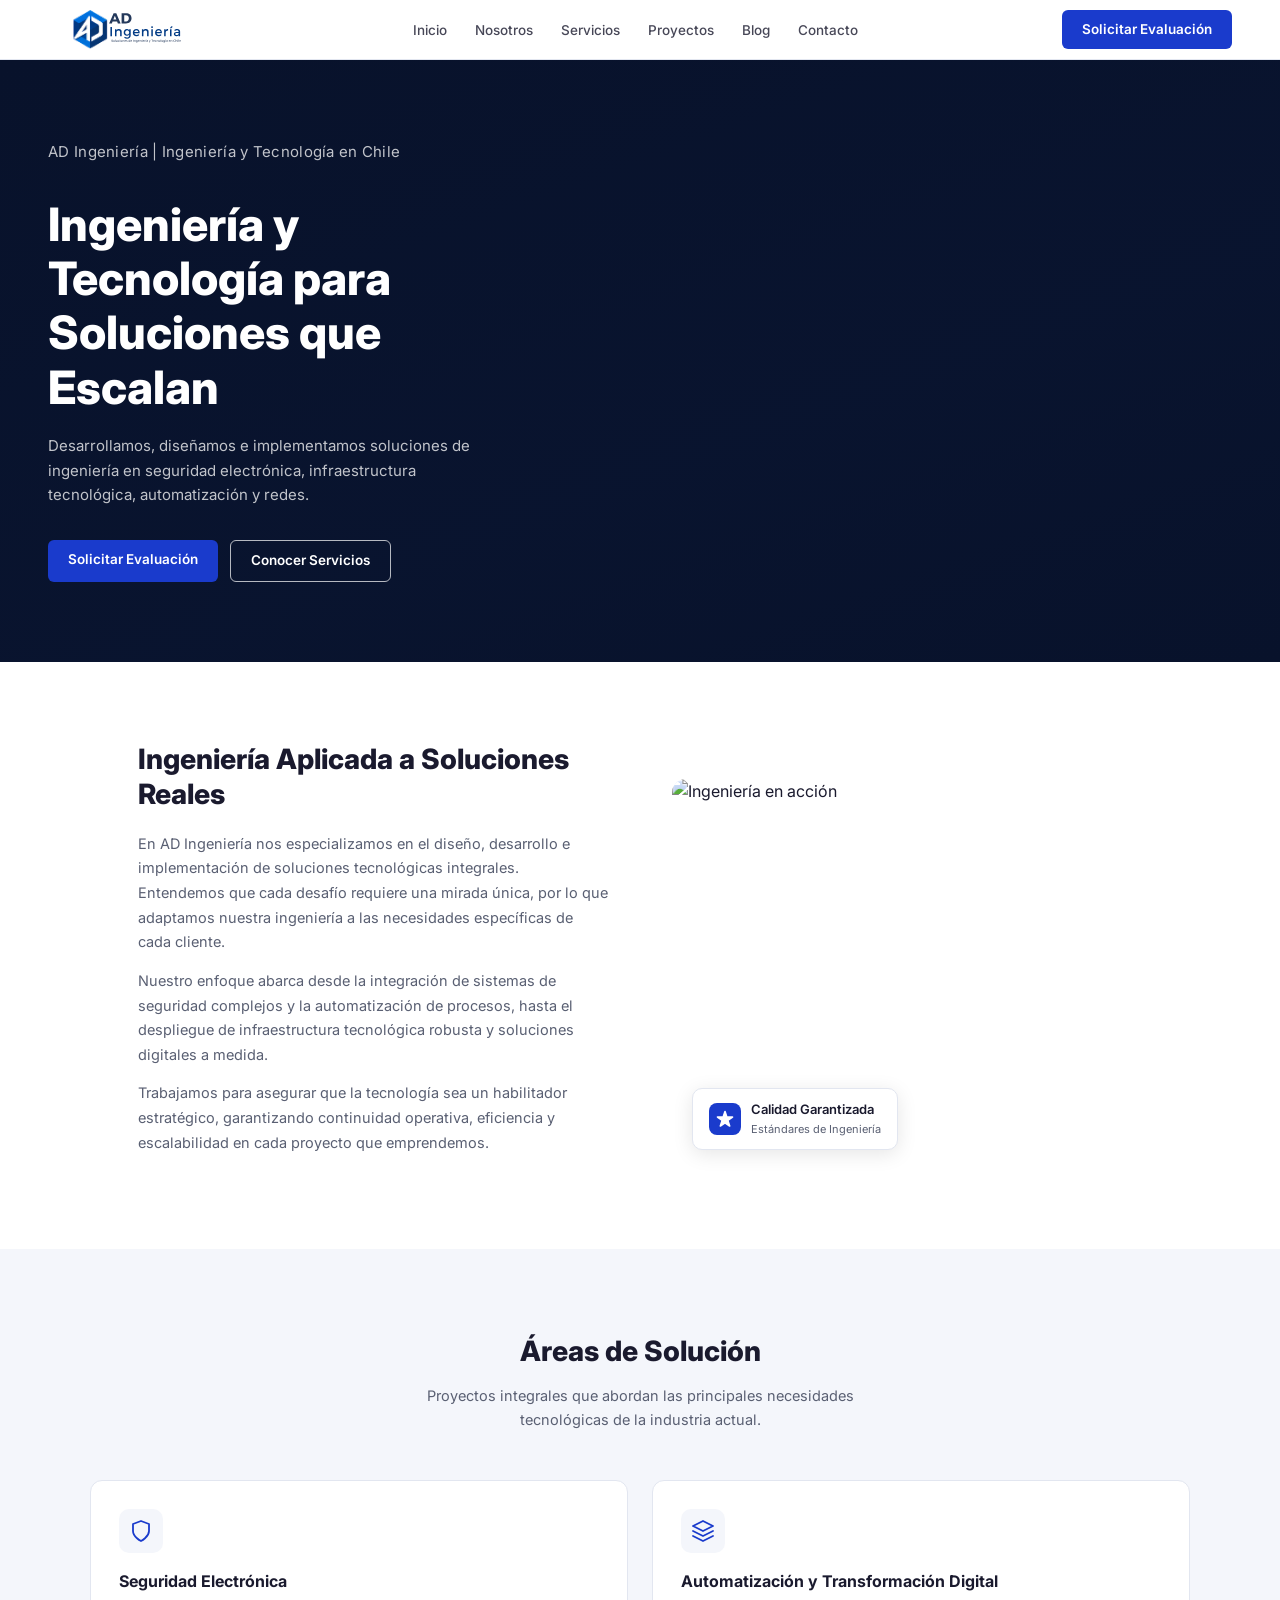
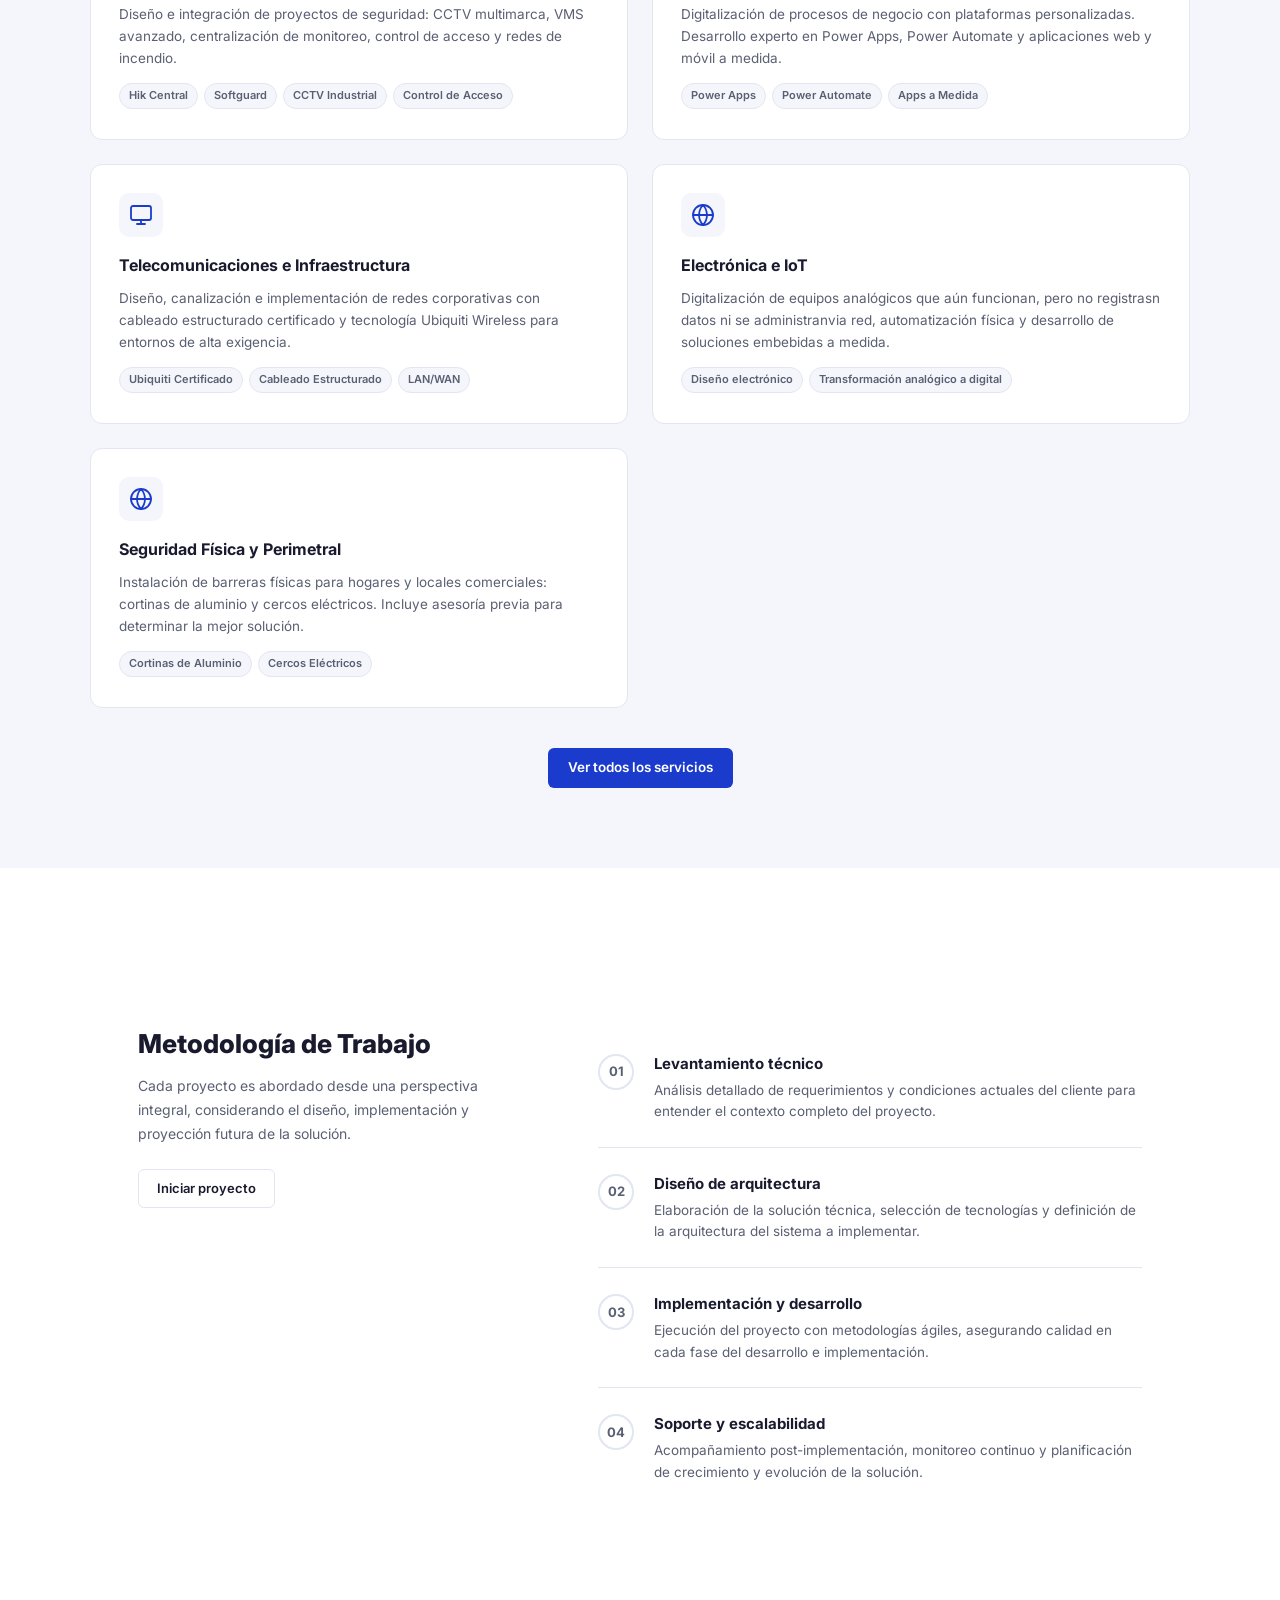
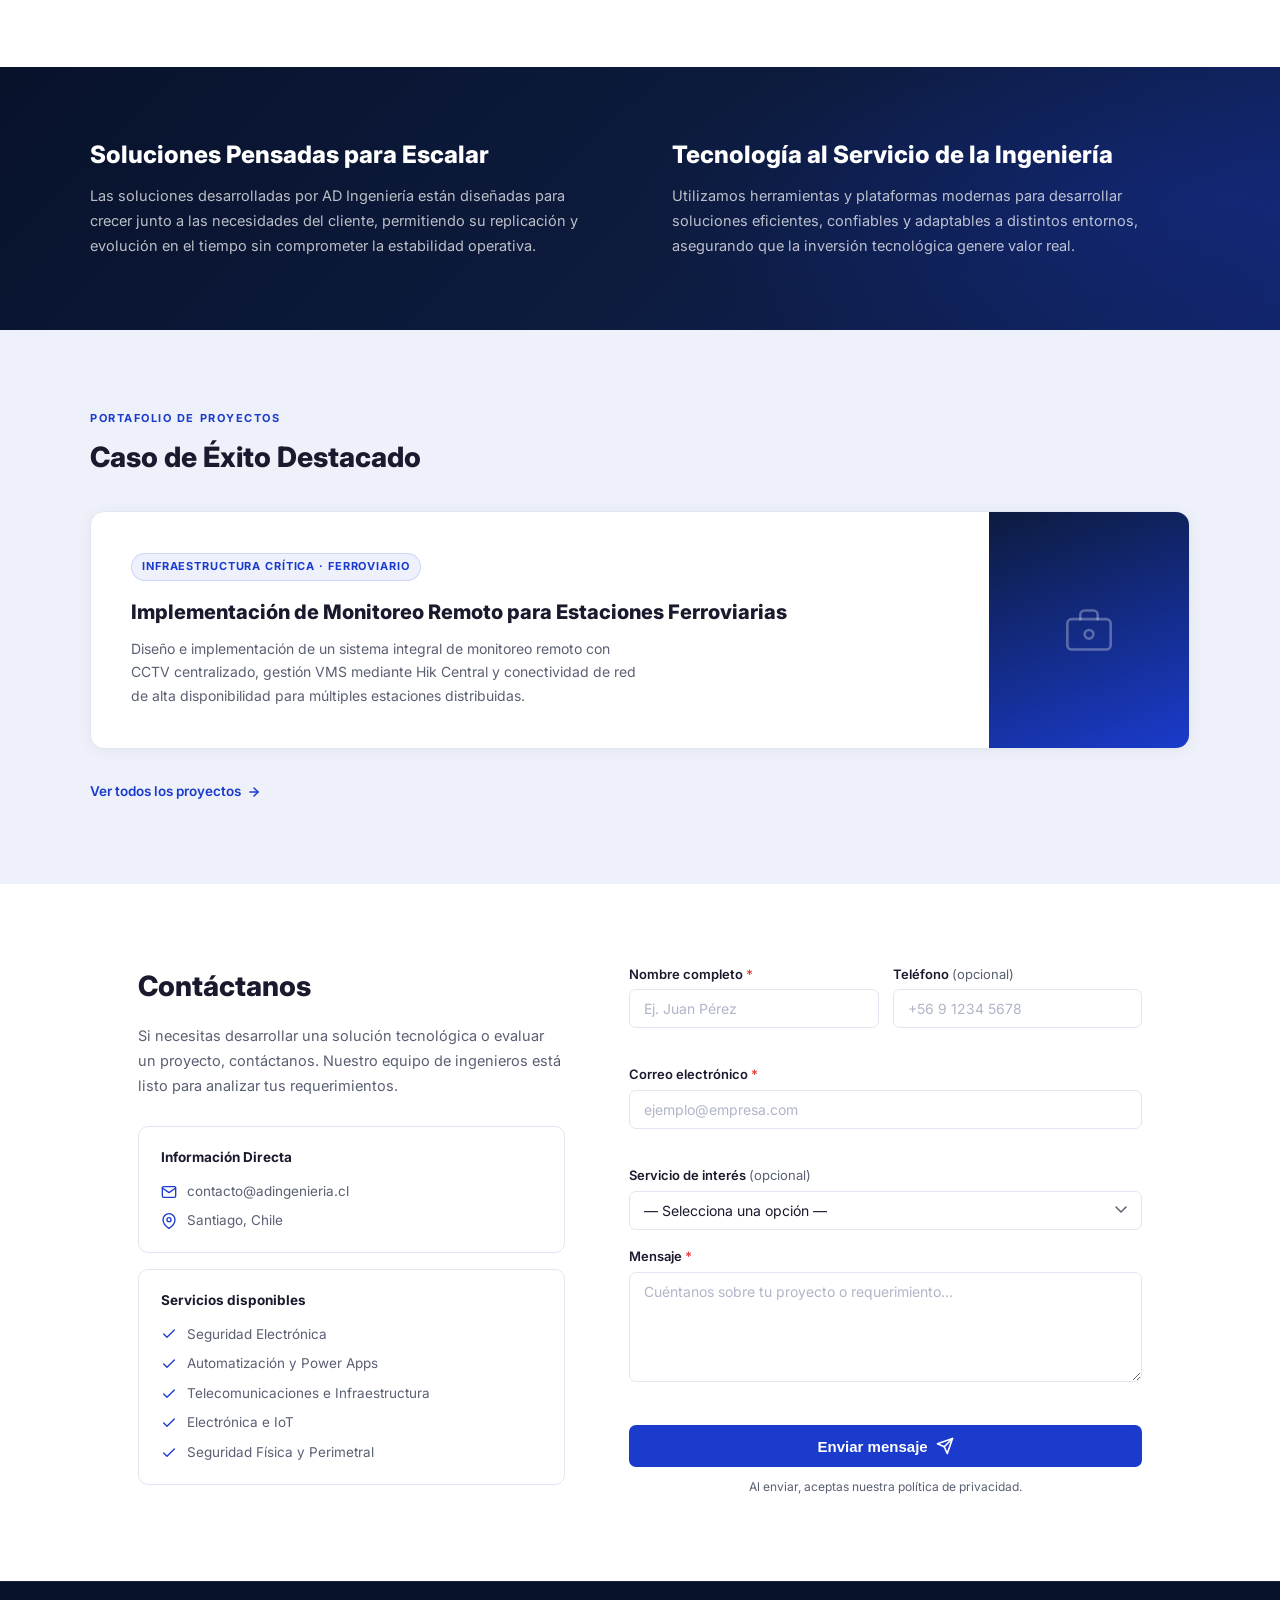
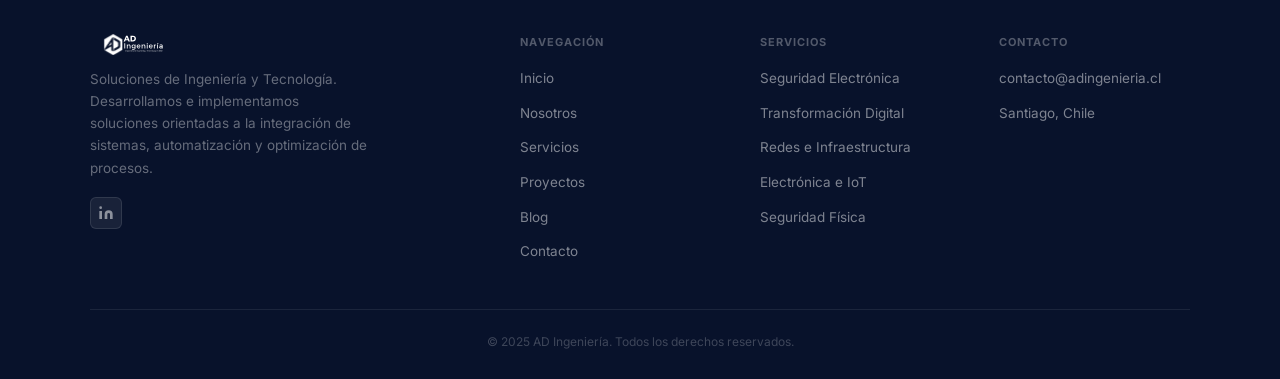
==== index.html @ 233afd8a "Subida inicial sitio web https://adingeniria.cl" ====
<!DOCTYPE html>
<html lang="es">
<head>
        <!-- SVG moderno -->
    <link rel="icon" type="image/svg+xml" href="/assets/logo-simple.svg">
    
    <!-- PNG fallback -->
    <link rel="icon" type="image/png" sizes="32x32" href="/assets/favicon-32.png">
    <link rel="icon" type="image/png" sizes="16x16" href="/assets/favicon-16.png">
    
    <!-- Apple (iPhone) -->
    <link rel="apple-touch-icon" sizes="180x180" href="/assets/apple-touch-icon.png">
    
    <!-- Para tema claro/oscuro -->
    <link rel="icon" href="/assets/logo-simple.svg" media="(prefers-color-scheme: light)">
    <link rel="icon" href="/assets/logo-simple.svg" media="(prefers-color-scheme: dark)">
  <meta charset="UTF-8" />
  <meta name="viewport" content="width=device-width, initial-scale=1.0" />
  <title>AD Ingeniería | Consultoría en Ingeniería y Tecnología en Chile</title>
  <meta name="description" content="AD Ingeniería — Consultoría especializada en Seguridad Electrónica, Automatización, Power Apps, Telecomunicaciones e Infraestructura de Redes en Chile." />
  <meta name="keywords" content="ingeniería Chile, consultoría tecnológica, seguridad electrónica, Hik Central, Softguard, Power Apps Chile, Ubiquiti Chile, cableado estructurado" />
  <link rel="canonical" href="https://adingenieria.cl/" />
  <meta property="og:title" content="AD Ingeniería | Consultoría en Ingeniería y Tecnología en Chile" />
  <meta property="og:description" content="Consultoría especializada en seguridad electrónica, automatización y transformación digital en Chile." />
  <meta property="og:type" content="website" />
  <meta property="og:url" content="https://adingenieria.cl/" />

  <link href="https://fonts.googleapis.com/css2?family=Inter:wght@400;500;600;700;800&display=swap" rel="stylesheet" />
  <style>
    *, *::before, *::after { box-sizing: border-box; margin: 0; padding: 0; }

    :root {
      --blue:       #1a3bcc;
      --blue-dark:  #1530a8;
      --blue-light: #2a4de0;
      --navy:       #0d1b3e;
      --navy-deep:  #08122b;
      --text:       #1a1a2e;
      --muted:      #5a6073;
      --bg-soft:    #f4f6fb;
      --bg-mid:     #eef1f9;
      --border:     #e2e6f0;
      --white:      #ffffff;
    }

    body {
      font-family: 'Inter', sans-serif;
      color: var(--text);
      background: var(--white);
      line-height: 1.6;
    }

    /* ─── NAVBAR ─── */
    nav {
      position: sticky; top: 0; z-index: 100;
      background: var(--white);
      border-bottom: 1px solid var(--border);
      display: flex; align-items: center; justify-content: space-between;
      padding: 0 48px; height: 60px;
    }
    .nav-logo { display: flex; align-items: center; gap: 8px; text-decoration: none; }
    .nav-logo img { height: 40px; }
    .nav-links { display: flex; gap: 28px; list-style: none; }
    .nav-links a {
      font-size: 13.5px; color: var(--text); text-decoration: none;
      font-weight: 500; opacity: 0.8; transition: opacity .2s;
    }
    .nav-links a:hover { opacity: 1; }
    .btn-primary {
      background: var(--blue); color: var(--white); border: none;
      padding: 9px 20px; border-radius: 6px; font-size: 13.5px;
      font-weight: 600; cursor: pointer; text-decoration: none; transition: background .2s;
    }
    .btn-primary:hover { background: var(--blue-dark); }
    .btn-outline {
      background: transparent; color: var(--white);
      border: 1.5px solid rgba(255,255,255,0.7);
      padding: 9px 20px; border-radius: 6px; font-size: 13.5px;
      font-weight: 600; cursor: pointer; text-decoration: none; transition: all .2s;
    }
    .btn-outline:hover { background: rgba(255,255,255,0.12); }

    /* ─── HERO ─── */
    .hero {
      position: relative; min-height: 520px;
      display: flex; align-items: center;
      background: var(--navy-deep); overflow: hidden;
    }
    .hero-bg {
      position: absolute; inset: 0;
      background: url('https://images.unsplash.com/photo-1558618666-fcd25c85cd64?w=1400&q=80') center/cover no-repeat;
      opacity: 0.22;
    }
    .hero-overlay {
      position: absolute; inset: 0;
      background: linear-gradient(160deg, rgba(8,18,43,0.55) 0%, rgba(13,27,62,0.2) 60%, transparent 100%);
    }
    .hero-content {
      position: relative; z-index: 2;
      max-width: 560px; padding: 80px 48px;
    }
    .hero-breadcrumb {
      font-size: 11.5px; color: rgba(255,255,255,0.55);
      margin-bottom: 18px; letter-spacing: 0.02em;
    }
    .hero h1 {
      font-size: clamp(30px, 4vw, 46px); font-weight: 800;
      color: var(--white); line-height: 1.18; margin-bottom: 20px;
    }
    .hero p {
      font-size: 15px; color: rgba(255,255,255,0.75);
      margin-bottom: 32px; line-height: 1.65; max-width: 440px;
    }
    .hero-actions { display: flex; gap: 12px; flex-wrap: wrap; }

    /* ─── ABOUT — blanco ─── */
    .about {
      padding: 80px 48px; max-width: 1100px; margin: 0 auto;
      display: grid; grid-template-columns: 1fr 1fr;
      gap: 64px; align-items: center;
    }
    .about-text h2 {
      font-size: 28px; font-weight: 800; color: var(--text);
      margin-bottom: 20px; line-height: 1.25;
    }
    .about-text p { font-size: 14.5px; color: var(--muted); margin-bottom: 14px; line-height: 1.7; }
    .about-image { position: relative; border-radius: 14px; overflow: visible; }
    .about-image img {
      width: 100%; border-radius: 14px; object-fit: cover;
      aspect-ratio: 4/3; display: block;
    }
    .quality-badge {
      position: absolute; bottom: -18px; left: 20px;
      background: var(--white); border: 1px solid var(--border);
      border-radius: 10px; padding: 10px 16px;
      display: flex; align-items: center; gap: 10px;
      box-shadow: 0 4px 20px rgba(0,0,0,0.10);
      font-size: 13px; font-weight: 600; color: var(--text);
    }
    .quality-badge .icon {
      width: 32px; height: 32px; background: var(--blue);
      border-radius: 8px; display: flex; align-items: center; justify-content: center;
    }
    .quality-badge .icon svg { width: 18px; height: 18px; fill: white; }
    .quality-sub { font-size: 11px; color: var(--muted); font-weight: 400; margin-top: 1px; }

    /* ─── SERVICIOS — bg-soft ─── */
    .areas-section { background: var(--bg-soft); padding: 80px 48px; }
    .areas-header { text-align: center; margin-bottom: 48px; }
    .areas-header h2 { font-size: 28px; font-weight: 800; margin-bottom: 10px; }
    .areas-header p { color: var(--muted); font-size: 14.5px; max-width: 460px; margin: 0 auto; line-height: 1.65; }
    .areas-grid {
      max-width: 1100px; margin: 0 auto;
      display: grid; grid-template-columns: repeat(2, 1fr); gap: 24px;
    }
    .area-card {
      background: var(--white); border: 1px solid var(--border);
      border-radius: 12px; padding: 28px 28px 30px;
      transition: box-shadow .2s, transform .2s;
      text-decoration: none; display: block; color: inherit;
    }
    .area-card:hover { box-shadow: 0 8px 32px rgba(26,59,204,0.10); transform: translateY(-3px); }
    .area-icon {
      width: 44px; height: 44px; background: var(--bg-soft);
      border-radius: 10px; display: flex; align-items: center;
      justify-content: center; margin-bottom: 16px;
    }
    .area-icon svg { width: 24px; height: 24px; stroke: var(--blue); fill: none; stroke-width: 1.8; stroke-linecap: round; stroke-linejoin: round; }
    .area-card h3 { font-size: 16px; font-weight: 700; margin-bottom: 8px; }
    .area-card > p { font-size: 13.5px; color: var(--muted); line-height: 1.65; margin-bottom: 14px; }
    .area-tags { display: flex; flex-wrap: wrap; gap: 6px; }
    .area-tag {
      font-size: 11px; font-weight: 600; padding: 3px 9px;
      border-radius: 100px; background: var(--bg-soft); border: 1px solid var(--border);
      color: var(--muted);
    }

    /* ─── METODOLOGÍA — blanco ─── */
    .methodology {
      padding: 80px 48px; max-width: 1100px; margin: 0 auto;
      display: grid; grid-template-columns: 1fr 1.4fr;
      gap: 72px; align-items: start;
    }
    .methodology-intro h2 {
      font-size: 26px; font-weight: 800; color: var(--text);
      margin-bottom: 14px; line-height: 1.25;
    }
    .methodology-intro p { font-size: 14px; color: var(--muted); line-height: 1.7; margin-bottom: 24px; }
    .btn-sm {
      display: inline-block; background: transparent; color: var(--text);
      border: 1.5px solid var(--border); padding: 8px 18px; border-radius: 6px;
      font-size: 13px; font-weight: 600; text-decoration: none; transition: all .2s;
    }
    .btn-sm:hover { border-color: var(--blue); color: var(--blue); }
    .steps { display: flex; flex-direction: column; gap: 0; }
    .step {
      display: flex; gap: 20px; align-items: flex-start;
      padding: 24px 0; border-bottom: 1px solid var(--border);
    }
    .step:last-child { border-bottom: none; }
    .step-num {
      width: 36px; height: 36px; border: 2px solid var(--border);
      border-radius: 50%; display: flex; align-items: center;
      justify-content: center; font-size: 13px; font-weight: 700;
      color: var(--muted); flex-shrink: 0; margin-top: 2px;
      transition: border-color .2s, color .2s;
    }
    .step:hover .step-num { border-color: var(--blue); color: var(--blue); }
    .step-content h4 { font-size: 15px; font-weight: 700; margin-bottom: 4px; }
    .step-content p { font-size: 13.5px; color: var(--muted); line-height: 1.6; }

    /* ─── CTA BAND — navy con gradiente ─── */
    .cta-band {
      background: linear-gradient(135deg, var(--navy-deep) 0%, var(--navy) 55%, #112466 100%);
      padding: 72px 48px; position: relative; overflow: hidden;
    }
    .cta-band::before {
      content: ''; position: absolute; inset: 0;
      background: radial-gradient(ellipse 65% 100% at 95% 50%, rgba(26,59,204,0.22) 0%, transparent 70%);
    }
    .cta-inner {
      max-width: 1100px; margin: 0 auto; position: relative; z-index: 1;
      display: grid; grid-template-columns: 1fr 1fr; gap: 64px;
    }
    .cta-block h2 {
      font-size: 24px; font-weight: 800; color: var(--white);
      margin-bottom: 14px; line-height: 1.3;
    }
    .cta-block p { font-size: 14.5px; color: rgba(255,255,255,0.72); line-height: 1.7; }

    /* ─── PORTAFOLIO — bg-mid ─── */
    .portfolio-section { background: var(--bg-mid); padding: 80px 48px; }
    .portfolio-inner { max-width: 1100px; margin: 0 auto; }
    .section-label-sm {
      font-size: 11px; font-weight: 700; letter-spacing: 0.14em;
      text-transform: uppercase; color: var(--blue); margin-bottom: 12px; display: block;
    }
    .portfolio-inner > h2 {
      font-size: 28px; font-weight: 800; color: var(--text);
      margin-bottom: 36px; line-height: 1.25;
    }
    .case-card {
      background: var(--white); border: 1px solid var(--border);
      border-radius: 14px; overflow: hidden;
      display: grid; grid-template-columns: 1fr auto;
      box-shadow: 0 2px 16px rgba(0,0,0,0.05);
    }
    .case-content { padding: 40px; }
    .case-badge {
      display: inline-block; font-size: 11px; font-weight: 700;
      letter-spacing: 0.08em; text-transform: uppercase; color: var(--blue);
      background: rgba(26,59,204,0.07); border: 1px solid rgba(26,59,204,0.15);
      padding: 4px 10px; border-radius: 100px; margin-bottom: 18px;
    }
    .areas-cta {
      display: flex;
      justify-content: center; /* centra horizontal */
      margin-top: 40px;
    }
        .case-content h3 {
      font-size: 20px; font-weight: 800; color: var(--text);
      margin-bottom: 12px; line-height: 1.3;
    }
    .case-content p { font-size: 14px; color: var(--muted); line-height: 1.7; max-width: 520px; }
    .case-visual {
      background: linear-gradient(160deg, var(--navy) 0%, #1a3bcc 100%);
      min-width: 200px; display: flex; align-items: center; justify-content: center;
    }
    .case-visual svg { width: 52px; height: 52px; stroke: rgba(255,255,255,0.3); fill: none; stroke-width: 1.2; stroke-linecap: round; stroke-linejoin: round; }
    .portfolio-link {
      display: inline-flex; align-items: center; gap: 6px;
      margin-top: 32px; font-size: 13.5px; font-weight: 600;
      color: var(--blue); text-decoration: none; transition: gap .2s;
    }
    .portfolio-link:hover { gap: 10px; }
    .portfolio-link svg { width: 14px; height: 14px; stroke: var(--blue); fill: none; stroke-width: 2.5; stroke-linecap: round; stroke-linejoin: round; }

    /* ─── CONTACTO — blanco ─── */
    .contact-section {
      padding: 80px 48px; max-width: 1100px; margin: 0 auto;
      display: grid; grid-template-columns: 1fr 1.2fr;
      gap: 64px; align-items: start;
    }
    .contact-info h2 { font-size: 28px; font-weight: 800; margin-bottom: 16px; }
    .contact-info > p { font-size: 14.5px; color: var(--muted); margin-bottom: 28px; line-height: 1.7; }
    .contact-card {
      background: var(--white); border: 1px solid var(--border);
      border-radius: 10px; padding: 20px 22px; margin-bottom: 16px;
    }
    .contact-card h4 { font-size: 13.5px; font-weight: 700; margin-bottom: 12px; }
    .contact-item {
      display: flex; align-items: center; gap: 10px;
      font-size: 13.5px; color: var(--muted); margin-bottom: 8px;
    }
    .contact-item:last-child { margin-bottom: 0; }
    .contact-item svg { width: 16px; height: 16px; stroke: var(--blue); fill: none; stroke-width: 2; flex-shrink: 0; stroke-linecap: round; stroke-linejoin: round; }
    .contact-item a { color: var(--muted); text-decoration: none; }
    .contact-item a:hover { color: var(--blue); }
    .form-group { margin-bottom: 16px; }
    .form-group label { display: block; font-size: 13px; font-weight: 600; margin-bottom: 5px; color: var(--text); }
    .form-group input,
    .form-group textarea {
      width: 100%; padding: 10px 14px;
      border: 1px solid var(--border); border-radius: 7px;
      font-size: 14px; font-family: inherit; color: var(--text);
      background: var(--white); transition: border-color .2s; outline: none;
    }
    .form-group input::placeholder,
    .form-group textarea::placeholder { color: #b0b5c8; }
    .form-group input:focus,
    .form-group textarea:focus { border-color: var(--blue); }
    .form-group textarea { min-height: 110px; resize: vertical; }
    .form-group select {
      width: 100%; padding: 10px 14px;
      border: 1px solid var(--border); border-radius: 7px;
      font-size: 14px; font-family: inherit; color: var(--text);
      background: var(--white); transition: border-color .2s;
      outline: none; appearance: none;
      background-image: url("data:image/svg+xml,%3Csvg xmlns='http://www.w3.org/2000/svg' width='12' height='8' viewBox='0 0 12 8'%3E%3Cpath d='M1 1l5 5 5-5' stroke='%235a6073' stroke-width='1.5' fill='none' stroke-linecap='round'/%3E%3C/svg%3E");
      background-repeat: no-repeat; background-position: right 14px center; cursor: pointer;
    }
    .form-group select:focus { border-color: var(--blue); }
    .field-error { display: block; font-size: 12px; color: #e53e3e; margin-top: 4px; min-height: 16px; }
    .form-group input.error,
    .form-group textarea.error { border-color: #e53e3e; }
    @keyframes spin { to { transform: rotate(360deg); } }
    .btn-submit {
      width: 100%; background: var(--blue); color: var(--white);
      border: none; padding: 12px 20px; border-radius: 7px;
      font-size: 15px; font-weight: 700; cursor: pointer;
      display: flex; align-items: center; justify-content: center;
      gap: 8px; transition: background .2s;
    }
    .btn-submit:hover:not(:disabled) { background: var(--blue-dark); }
    .btn-submit:disabled { opacity: 0.7; cursor: not-allowed; }
    .form-note { text-align: center; font-size: 12px; color: var(--muted); margin-top: 10px; }

    /* ─── FOOTER — navy oscuro ─── */
    footer {
      background: var(--navy-deep);
      border-top: 1px solid rgba(255,255,255,0.07);
      padding: 52px 48px 28px;
    }
    .footer-inner {
      max-width: 1100px; margin: 0 auto;
      display: grid; grid-template-columns: 2fr 1fr 1fr 1fr;
      gap: 48px; padding-bottom: 36px;
      border-bottom: 1px solid rgba(255,255,255,0.08);
    }
    .footer-brand p {
      font-size: 13.5px; color: rgba(255,255,255,0.38);
      line-height: 1.65; margin-top: 12px; max-width: 280px;
    }
    .footer-brand .socials { display: flex; gap: 10px; margin-top: 18px; }
    .social-icon {
      width: 32px; height: 32px;
      background: rgba(255,255,255,0.07); border: 1px solid rgba(255,255,255,0.1);
      border-radius: 6px; display: flex; align-items: center; justify-content: center;
      text-decoration: none; transition: background .2s;
    }
    .social-icon:hover { background: rgba(255,255,255,0.13); }
    .social-icon svg { width: 16px; height: 16px; fill: rgba(255,255,255,0.5); }
    .footer-col h5 {
      font-size: 11px; font-weight: 700; letter-spacing: 0.10em;
      text-transform: uppercase; color: rgba(255,255,255,0.3); margin-bottom: 14px;
    }
    .footer-col ul { list-style: none; }
    .footer-col ul li { margin-bottom: 9px; }
    .footer-col ul li a {
      font-size: 13.5px; color: rgba(255,255,255,0.48);
      text-decoration: none; transition: color .2s;
    }
    .footer-col ul li a:hover { color: rgba(255,255,255,0.9); }
    .footer-bottom {
      max-width: 1100px; margin: 22px auto 0;
      font-size: 12px; color: rgba(255,255,255,0.22); text-align: center;
    }

    /* ─── RESPONSIVE ─── */
    @media (max-width: 768px) {
      nav { padding: 0 20px; }
      .nav-links { display: none; }
      .hero-content { padding: 60px 20px; }
      .about, .methodology, .contact-section { grid-template-columns: 1fr; gap: 40px; padding: 56px 20px; }
      .areas-section, .portfolio-section { padding: 56px 20px; }
      .areas-grid { grid-template-columns: 1fr; }
      .cta-band { padding: 56px 20px; }
      .cta-inner { grid-template-columns: 1fr; gap: 32px; }
      .footer-inner { grid-template-columns: 1fr 1fr; gap: 32px; }
      footer { padding: 40px 20px 24px; }
      .case-card { grid-template-columns: 1fr; }
      .case-visual { min-height: 120px; }
    }
    @media (max-width: 480px) {
      .footer-inner { grid-template-columns: 1fr; }
    }
  </style>
</head>
<body>

<!-- ─── NAVBAR ─── -->
<nav>
  <a href="/" class="nav-logo">
    <img src="assets/logo-dark.svg" alt="AD Ingeniería" />
  </a>
  <ul class="nav-links">
    <li><a href="#inicio">Inicio</a></li>
    <li><a href="/nosotros/">Nosotros</a></li>
    <li><a href="#servicios">Servicios</a></li>
    <li><a href="/proyectos/">Proyectos</a></li>
    <li><a href="/blog/">Blog</a></li>
    <li><a href="#contacto">Contacto</a></li>
  </ul>
  <a href="#contacto" class="btn-primary">Solicitar Evaluación</a>
</nav>

<!-- ─── HERO ─── -->
<section class="hero" id="inicio">
  <div class="hero-bg"></div>
  <div class="hero-overlay"></div>
  <div class="hero-content">
    <p class="hero-breadcrumb">AD Ingeniería | Ingeniería y Tecnología en Chile</p>
    <h1>Ingeniería y Tecnología para Soluciones que Escalan</h1>
    <p>Desarrollamos, diseñamos e implementamos soluciones de ingeniería en seguridad electrónica, infraestructura tecnológica, automatización y redes.</p>
    <div class="hero-actions">
      <a href="#contacto" class="btn-primary">Solicitar Evaluación</a>
      <a href="#servicios" class="btn-outline">Conocer Servicios</a>
    </div>
  </div>
</section>

<!-- ─── ABOUT — blanco ─── -->
<section id="servicios" style="background:var(--white);">
  <div class="about">
    <div class="about-text">
      <h2>Ingeniería Aplicada a Soluciones Reales</h2>
      <p>En AD Ingeniería nos especializamos en el diseño, desarrollo e implementación de soluciones tecnológicas integrales. Entendemos que cada desafío requiere una mirada única, por lo que adaptamos nuestra ingeniería a las necesidades específicas de cada cliente.</p>
      <p>Nuestro enfoque abarca desde la integración de sistemas de seguridad complejos y la automatización de procesos, hasta el despliegue de infraestructura tecnológica robusta y soluciones digitales a medida.</p>
      <p>Trabajamos para asegurar que la tecnología sea un habilitador estratégico, garantizando continuidad operativa, eficiencia y escalabilidad en cada proyecto que emprendemos.</p>
    </div>
    <div class="about-image">
      <img src="https://images.unsplash.com/photo-1581092918056-0c4c3acd3789?w=700&q=80" alt="Ingeniería en acción" />
      <div class="quality-badge">
        <div class="icon">
          <svg viewBox="0 0 24 24" fill="none" stroke="white" stroke-width="2.2" stroke-linecap="round" stroke-linejoin="round">
            <path d="M12 2l2.4 7.4H22l-6.2 4.5 2.4 7.4L12 17l-6.2 4.3 2.4-7.4L2 9.4h7.6z"/>
          </svg>
        </div>
        <div>
          <div>Calidad Garantizada</div>
          <div class="quality-sub">Estándares de Ingeniería</div>
        </div>
      </div>
    </div>
  </div>
</section>

<!-- ─── SERVICIOS — bg-soft ─── -->
<section class="areas-section">
  <div class="areas-header">
    <h2>Áreas de Solución</h2>
    <p>Proyectos integrales que abordan las principales necesidades tecnológicas de la industria actual.</p>
  </div>
  <div class="areas-grid">

    <a href="/servicios/seguridad-electronica/" class="area-card">
      <div class="area-icon">
        <svg viewBox="0 0 24 24"><path d="M12 22s8-4 8-10V5l-8-3-8 3v7c0 6 8 10 8 10z"/></svg>
      </div>
      <h3>Seguridad Electrónica</h3>
      <p>Diseño e integración de proyectos de seguridad: CCTV multimarca, VMS avanzado, centralización de monitoreo, control de acceso y redes de incendio.</p>
      <div class="area-tags">
        <span class="area-tag">Hik Central</span>
        <span class="area-tag">Softguard</span>
        <span class="area-tag">CCTV Industrial</span>
        <span class="area-tag">Control de Acceso</span>
      </div>
    </a>

    <a href="/servicios/transformacion-digital/" class="area-card">
      <div class="area-icon">
        <svg viewBox="0 0 24 24"><path d="M12 2L2 7l10 5 10-5-10-5z"/><path d="M2 17l10 5 10-5"/><path d="M2 12l10 5 10-5"/></svg>
      </div>
      <h3>Automatización y Transformación Digital</h3>
      <p>Digitalización de procesos de negocio con plataformas personalizadas. Desarrollo experto en Power Apps, Power Automate y aplicaciones web y móvil a medida.</p>
      <div class="area-tags">
        <span class="area-tag">Power Apps</span>
        <span class="area-tag">Power Automate</span>
        <span class="area-tag">Apps a Medida</span>
      </div>
    </a>

    <a href="/servicios/redes-infraestructura/" class="area-card">
      <div class="area-icon">
        <svg viewBox="0 0 24 24"><rect x="2" y="3" width="20" height="14" rx="2"/><line x1="8" y1="21" x2="16" y2="21"/><line x1="12" y1="17" x2="12" y2="21"/></svg>
      </div>
      <h3>Telecomunicaciones e Infraestructura</h3>
      <p>Diseño, canalización e implementación de redes corporativas con cableado estructurado certificado y tecnología Ubiquiti Wireless para entornos de alta exigencia.</p>
      <div class="area-tags">
        <span class="area-tag">Ubiquiti Certificado</span>
        <span class="area-tag">Cableado Estructurado</span>
        <span class="area-tag">LAN/WAN</span>
      </div>
    </a>
    
    <a href="/servicios/electroinica-iot/" class="area-card">
      <div class="area-icon">
        <svg viewBox="0 0 24 24"><circle cx="12" cy="12" r="10"/><path d="M2 12h20M12 2a15.3 15.3 0 0 1 4 10 15.3 15.3 0 0 1-4 10 15.3 15.3 0 0 1-4-10 15.3 15.3 0 0 1 4-10z"/></svg>
      </div>
      <h3>Electrónica e IoT</h3>
      <p>Digitalización de equipos analógicos que aún funcionan, pero no registrasn datos ni se administranvia red, automatización física y desarrollo de soluciones embebidas a medida.</p>
      <div class="area-tags">
        <span class="area-tag">Diseño electrónico</span>
        <span class="area-tag">Transformación analógico a digital</span>
      </div>
    </a>

    <a href="/servicios/seguridad-fisica/" class="area-card">
      <div class="area-icon">
        <svg viewBox="0 0 24 24"><circle cx="12" cy="12" r="10"/><path d="M2 12h20M12 2a15.3 15.3 0 0 1 4 10 15.3 15.3 0 0 1-4 10 15.3 15.3 0 0 1-4-10 15.3 15.3 0 0 1 4-10z"/></svg>
      </div>
      <h3>Seguridad Física y Perimetral</h3>
      <p>Instalación de barreras físicas para hogares y locales comerciales: cortinas de aluminio y cercos eléctricos. Incluye asesoría previa para determinar la mejor solución.</p>
      <div class="area-tags">
        <span class="area-tag">Cortinas de Aluminio</span>
        <span class="area-tag">Cercos Eléctricos</span>
      </div>
    </a>

  </div>
     <div class="areas-cta">
      <a href="/servicios/" class="btn-primary">Ver todos los servicios</a>
    </div>
</section>

<!-- ─── METODOLOGÍA — blanco ─── -->
<section style="background:var(--white);padding:80px 0;" id="metodologia">
  <div class="methodology">
    <div class="methodology-intro">
      <h2>Metodología de Trabajo</h2>
      <p>Cada proyecto es abordado desde una perspectiva integral, considerando el diseño, implementación y proyección futura de la solución.</p>
      <a href="#contacto" class="btn-sm">Iniciar proyecto</a>
    </div>
    <div class="steps">
      <div class="step">
        <div class="step-num">01</div>
        <div class="step-content">
          <h4>Levantamiento técnico</h4>
          <p>Análisis detallado de requerimientos y condiciones actuales del cliente para entender el contexto completo del proyecto.</p>
        </div>
      </div>
      <div class="step">
        <div class="step-num">02</div>
        <div class="step-content">
          <h4>Diseño de arquitectura</h4>
          <p>Elaboración de la solución técnica, selección de tecnologías y definición de la arquitectura del sistema a implementar.</p>
        </div>
      </div>
      <div class="step">
        <div class="step-num">03</div>
        <div class="step-content">
          <h4>Implementación y desarrollo</h4>
          <p>Ejecución del proyecto con metodologías ágiles, asegurando calidad en cada fase del desarrollo e implementación.</p>
        </div>
      </div>
      <div class="step">
        <div class="step-num">04</div>
        <div class="step-content">
          <h4>Soporte y escalabilidad</h4>
          <p>Acompañamiento post-implementación, monitoreo continuo y planificación de crecimiento y evolución de la solución.</p>
        </div>
      </div>
    </div>
  </div>
</section>

<!-- ─── CTA BAND — navy ─── -->
<section class="cta-band">
  <div class="cta-inner">
    <div class="cta-block">
      <h2>Soluciones Pensadas para Escalar</h2>
      <p>Las soluciones desarrolladas por AD Ingeniería están diseñadas para crecer junto a las necesidades del cliente, permitiendo su replicación y evolución en el tiempo sin comprometer la estabilidad operativa.</p>
    </div>
    <div class="cta-block">
      <h2>Tecnología al Servicio de la Ingeniería</h2>
      <p>Utilizamos herramientas y plataformas modernas para desarrollar soluciones eficientes, confiables y adaptables a distintos entornos, asegurando que la inversión tecnológica genere valor real.</p>
    </div>
  </div>
</section>

<!-- ─── PORTAFOLIO — bg-mid ─── -->
<section class="portfolio-section" id="proyectos">
  <div class="portfolio-inner">
    <span class="section-label-sm">Portafolio de Proyectos</span>
    <h2>Caso de Éxito Destacado</h2>
    <div class="case-card">
      <div class="case-content">
        <span class="case-badge">Infraestructura Crítica · Ferroviario</span>
        <h3>Implementación de Monitoreo Remoto para Estaciones Ferroviarias</h3>
        <p>Diseño e implementación de un sistema integral de monitoreo remoto con CCTV centralizado, gestión VMS mediante Hik Central y conectividad de red de alta disponibilidad para múltiples estaciones distribuidas.</p>
      </div>
      <div class="case-visual">
        <svg viewBox="0 0 24 24"><rect x="2" y="7" width="20" height="14" rx="2"/><path d="M16 7V5a2 2 0 0 0-2-2h-4a2 2 0 0 0-2 2v2"/><circle cx="12" cy="14" r="2"/></svg>
      </div>
    </div>
    <a href="/proyectos/" class="portfolio-link">
      Ver todos los proyectos
      <svg viewBox="0 0 24 24"><line x1="5" y1="12" x2="19" y2="12"/><polyline points="12 5 19 12 12 19"/></svg>
    </a>
  </div>
</section>

<!-- ─── CONTACTO — blanco ─── -->
<section id="contacto" style="background:var(--white);">
  <div class="contact-section">
    <div class="contact-info">
      <h2>Contáctanos</h2>
      <p>Si necesitas desarrollar una solución tecnológica o evaluar un proyecto, contáctanos. Nuestro equipo de ingenieros está listo para analizar tus requerimientos.</p>
      <div class="contact-card">
        <h4>Información Directa</h4>
        <div class="contact-item">
          <svg viewBox="0 0 24 24"><path d="M4 4h16c1.1 0 2 .9 2 2v12c0 1.1-.9 2-2 2H4c-1.1 0-2-.9-2-2V6c0-1.1.9-2 2-2z"/><polyline points="22,6 12,13 2,6"/></svg>
          <a href="mailto:contacto@adingenieria.cl">contacto@adingenieria.cl</a>
        </div>
        <div class="contact-item">
          <svg viewBox="0 0 24 24"><path d="M21 10c0 7-9 13-9 13s-9-6-9-13a9 9 0 0 1 18 0z"/><circle cx="12" cy="10" r="3"/></svg>
          Santiago, Chile
        </div>
      </div>
      <div class="contact-card">
        <h4>Servicios disponibles</h4>
        <div class="contact-item">
          <svg viewBox="0 0 24 24"><polyline points="20 6 9 17 4 12"/></svg>
          Seguridad Electrónica
        </div>
        <div class="contact-item">
          <svg viewBox="0 0 24 24"><polyline points="20 6 9 17 4 12"/></svg>
          Automatización y Power Apps
        </div>
        <div class="contact-item">
          <svg viewBox="0 0 24 24"><polyline points="20 6 9 17 4 12"/></svg>
          Telecomunicaciones e Infraestructura
        </div>
        <div class="contact-item">
            <svg viewBox="0 0 24 24"><polyline points="20 6 9 17 4 12"/></svg>
            Electrónica e IoT
        </div>
        <div class="contact-item">
          <svg viewBox="0 0 24 24"><polyline points="20 6 9 17 4 12"/></svg>
          Seguridad Física y Perimetral
        </div>
      </div>
    </div>

    <!-- FORMULARIO -->
    <div class="contact-form">
      <form id="contactForm" novalidate>

        <div style="display:grid;grid-template-columns:1fr 1fr;gap:14px;">
          <div class="form-group">
            <label for="f-nombre">Nombre completo <span style="color:#e53e3e">*</span></label>
            <input type="text" id="f-nombre" name="nombre" placeholder="Ej. Juan Pérez" autocomplete="name" />
            <span class="field-error" id="err-nombre"></span>
          </div>
          <div class="form-group">
            <label for="f-telefono">Teléfono <span style="color:var(--muted);font-weight:400">(opcional)</span></label>
            <input type="tel" id="f-telefono" name="telefono" placeholder="+56 9 1234 5678" autocomplete="tel" />
          </div>
        </div>

        <div class="form-group">
          <label for="f-email">Correo electrónico <span style="color:#e53e3e">*</span></label>
          <input type="email" id="f-email" name="email" placeholder="ejemplo@empresa.com" autocomplete="email" />
          <span class="field-error" id="err-email"></span>
        </div>

        <div class="form-group">
          <label for="f-servicio">Servicio de interés <span style="color:var(--muted);font-weight:400">(opcional)</span></label>
          <select id="f-servicio" name="servicio">
            <option value="">— Selecciona una opción —</option>
            <option value="Seguridad Electrónica">Seguridad Electrónica</option>
            <option value="Automatización y Power Apps">Automatización y transformacion digitals</option>
            <option value="Telecomunicaciones e Infraestructura">Telecomunicaciones e Infraestructura</option>
            <option value="Electrónica e IoT">Electrónica e IoT</option>
            <option value="Seguridad Física y Perimetral">Seguridad Física y Perimetral</option>
            <option value="Otro">Otro</option>
          </select>
        </div>

        <div class="form-group">
          <label for="f-mensaje">Mensaje <span style="color:#e53e3e">*</span></label>
          <textarea id="f-mensaje" name="mensaje" placeholder="Cuéntanos sobre tu proyecto o requerimiento..."></textarea>
          <span class="field-error" id="err-mensaje"></span>
        </div>

        <!-- Cloudflare Turnstile -->
        <div class="cf-turnstile"
             data-sitekey="0x4AAAAAACyk_yHWKIgXub_S"
             data-theme="light"
             style="margin-bottom:16px;"></div>

        <button class="btn-submit" type="submit" id="btnSubmit">
          <span id="btnText">Enviar mensaje</span>
          <svg id="btnIcon" width="18" height="18" viewBox="0 0 24 24" fill="none"
               stroke="white" stroke-width="2.2" stroke-linecap="round" stroke-linejoin="round">
            <line x1="22" y1="2" x2="11" y2="13"/>
            <polygon points="22 2 15 22 11 13 2 9 22 2"/>
          </svg>
          <svg id="btnSpinner" width="18" height="18" viewBox="0 0 24 24" fill="none"
               stroke="white" stroke-width="2.5" stroke-linecap="round"
               style="display:none;animation:spin .8s linear infinite">
            <path d="M12 2a10 10 0 0 1 10 10"/>
          </svg>
        </button>

        <div id="formStatus" style="display:none;margin-top:12px;padding:12px 16px;border-radius:8px;font-size:13.5px;font-weight:500;text-align:center;"></div>
        <p class="form-note">Al enviar, aceptas nuestra política de privacidad.</p>
      </form>
    </div>
  </div>
</section>

<!-- ─── FOOTER — navy oscuro ─── -->
<footer>
  <div class="footer-inner">
    <div class="footer-brand">
      <a href="/" class="nav-logo">
        <img src="assets/logo-dark.svg" alt="AD Ingeniería" style="height:22px;object-fit:contain;filter:brightness(0) invert(1);" />
      </a>
      <p>Soluciones de Ingeniería y Tecnología. Desarrollamos e implementamos soluciones orientadas a la integración de sistemas, automatización y optimización de procesos.</p>
      <div class="socials">
        <a href="#" class="social-icon" aria-label="LinkedIn">
          <svg viewBox="0 0 24 24"><path d="M16 8a6 6 0 0 1 6 6v7h-4v-7a2 2 0 0 0-2-2 2 2 0 0 0-2 2v7h-4v-7a6 6 0 0 1 6-6zM2 9h4v12H2z"/><circle cx="4" cy="4" r="2"/></svg>
        </a>
      </div>
    </div>
    <div class="footer-col">
      <h5>Navegación</h5>
      <ul>
        <li><a href="#inicio">Inicio</a></li>
        <li><a href="/nosotros/">Nosotros</a></li>
        <li><a href="#servicios">Servicios</a></li>
        <li><a href="/proyectos/">Proyectos</a></li>
        <li><a href="/blog/">Blog</a></li>
        <li><a href="#contacto">Contacto</a></li>
      </ul>
    </div>
    <div class="footer-col"><h5>Servicios</h5><ul>
        <li><a href="/servicios/seguridad-electronica/">Seguridad Electrónica</a></li>
        <li><a href="/servicios/transformacion-digital/">Transformación Digital</a></li>
        <li><a href="/servicios/redes-infraestructura/">Redes e Infraestructura</a></li>
        <li><a href="/servicios/electronica-iot/">Electrónica e IoT</a></li>
        <li><a href="/servicios/seguridad-fisica/">Seguridad Física</a></li>
        </ul>
    </div>
    <div class="footer-col">
      <h5>Contacto</h5>
      <ul>
        <li><a href="mailto:contacto@adingenieria.cl">contacto@adingenieria.cl</a></li>
        <li><a href="#">Santiago, Chile</a></li>
      </ul>
    </div>
  </div>
  <div class="footer-bottom">
    © 2025 AD Ingeniería. Todos los derechos reservados.
  </div>
</footer>

<script data-cfasync="false" src="/cdn-cgi/scripts/5c5dd728/cloudflare-static/email-decode.min.js"></script>
<script src="https://challenges.cloudflare.com/turnstile/v0/api.js" async defer></script>

<script>
  document.querySelectorAll('a[href^="#"]').forEach(function (a) {
    a.addEventListener('click', function (e) {
      var target = document.querySelector(a.getAttribute('href'));
      if (target) { e.preventDefault(); target.scrollIntoView({ behavior: 'smooth' }); }
    });
  });

  var form       = document.getElementById('contactForm');
  var btnSubmit  = document.getElementById('btnSubmit');
  var btnText    = document.getElementById('btnText');
  var btnIcon    = document.getElementById('btnIcon');
  var btnSpinner = document.getElementById('btnSpinner');
  var formStatus = document.getElementById('formStatus');

  function setError(fieldId, errId, msg) {
    var field = document.getElementById(fieldId);
    var errEl = document.getElementById(errId);
    if (msg) { field.classList.add('error'); errEl.textContent = msg; }
    else      { field.classList.remove('error'); errEl.textContent = ''; }
  }

  function validate() {
    var nombre  = document.getElementById('f-nombre').value.trim();
    var email   = document.getElementById('f-email').value.trim();
    var mensaje = document.getElementById('f-mensaje').value.trim();
    setError('f-nombre',  'err-nombre',  nombre === '' ? 'El nombre es obligatorio.' : '');
    setError('f-email',   'err-email',   !/^[^\s@]+@[^\s@]+\.[^\s@]+$/.test(email) ? 'Ingresa un correo válido.' : '');
    setError('f-mensaje', 'err-mensaje', mensaje.length < 10 ? 'El mensaje debe tener al menos 10 caracteres.' : '');
    return nombre !== '' && /^[^\s@]+@[^\s@]+\.[^\s@]+$/.test(email) && mensaje.length >= 10;
  }

  function setLoading(loading) {
    btnSubmit.disabled       = loading;
    btnText.textContent      = loading ? 'Enviando...' : 'Enviar mensaje';
    btnIcon.style.display    = loading ? 'none'  : 'block';
    btnSpinner.style.display = loading ? 'block' : 'none';
  }

  function showStatus(ok, msg) {
    formStatus.style.display    = 'block';
    formStatus.textContent      = msg;
    formStatus.style.background = ok ? '#f0fdf4' : '#fff5f5';
    formStatus.style.color      = ok ? '#166534' : '#9b2c2c';
    formStatus.style.border     = ok ? '1px solid #bbf7d0' : '1px solid #fed7d7';
  }

  form.addEventListener('submit', async function (e) {
    e.preventDefault();
    if (!validate()) return;
    var tsToken = document.querySelector('[name="cf-turnstile-response"]');
    if (!tsToken || !tsToken.value) {
      showStatus(false, 'Por favor completa el captcha antes de enviar.');
      return;
    }
    setLoading(true);
    formStatus.style.display = 'none';
    try {
      var data = new FormData(form);
      var res  = await fetch('contact.php', { method: 'POST', body: data });
      var json = await res.json();
      if (json.success) {
        showStatus(true, json.message || '¡Mensaje enviado! Te contactaremos pronto.');
        form.reset();
        if (window.turnstile) { turnstile.reset(); }
      } else {
        showStatus(false, json.message || 'Error al enviar. Inténtalo nuevamente.');
      }
    } catch (err) {
      showStatus(false, 'Error de conexión. Verifica tu internet e inténtalo nuevamente.');
    } finally {
      setLoading(false);
    }
  });
</script>

</body>
</html>
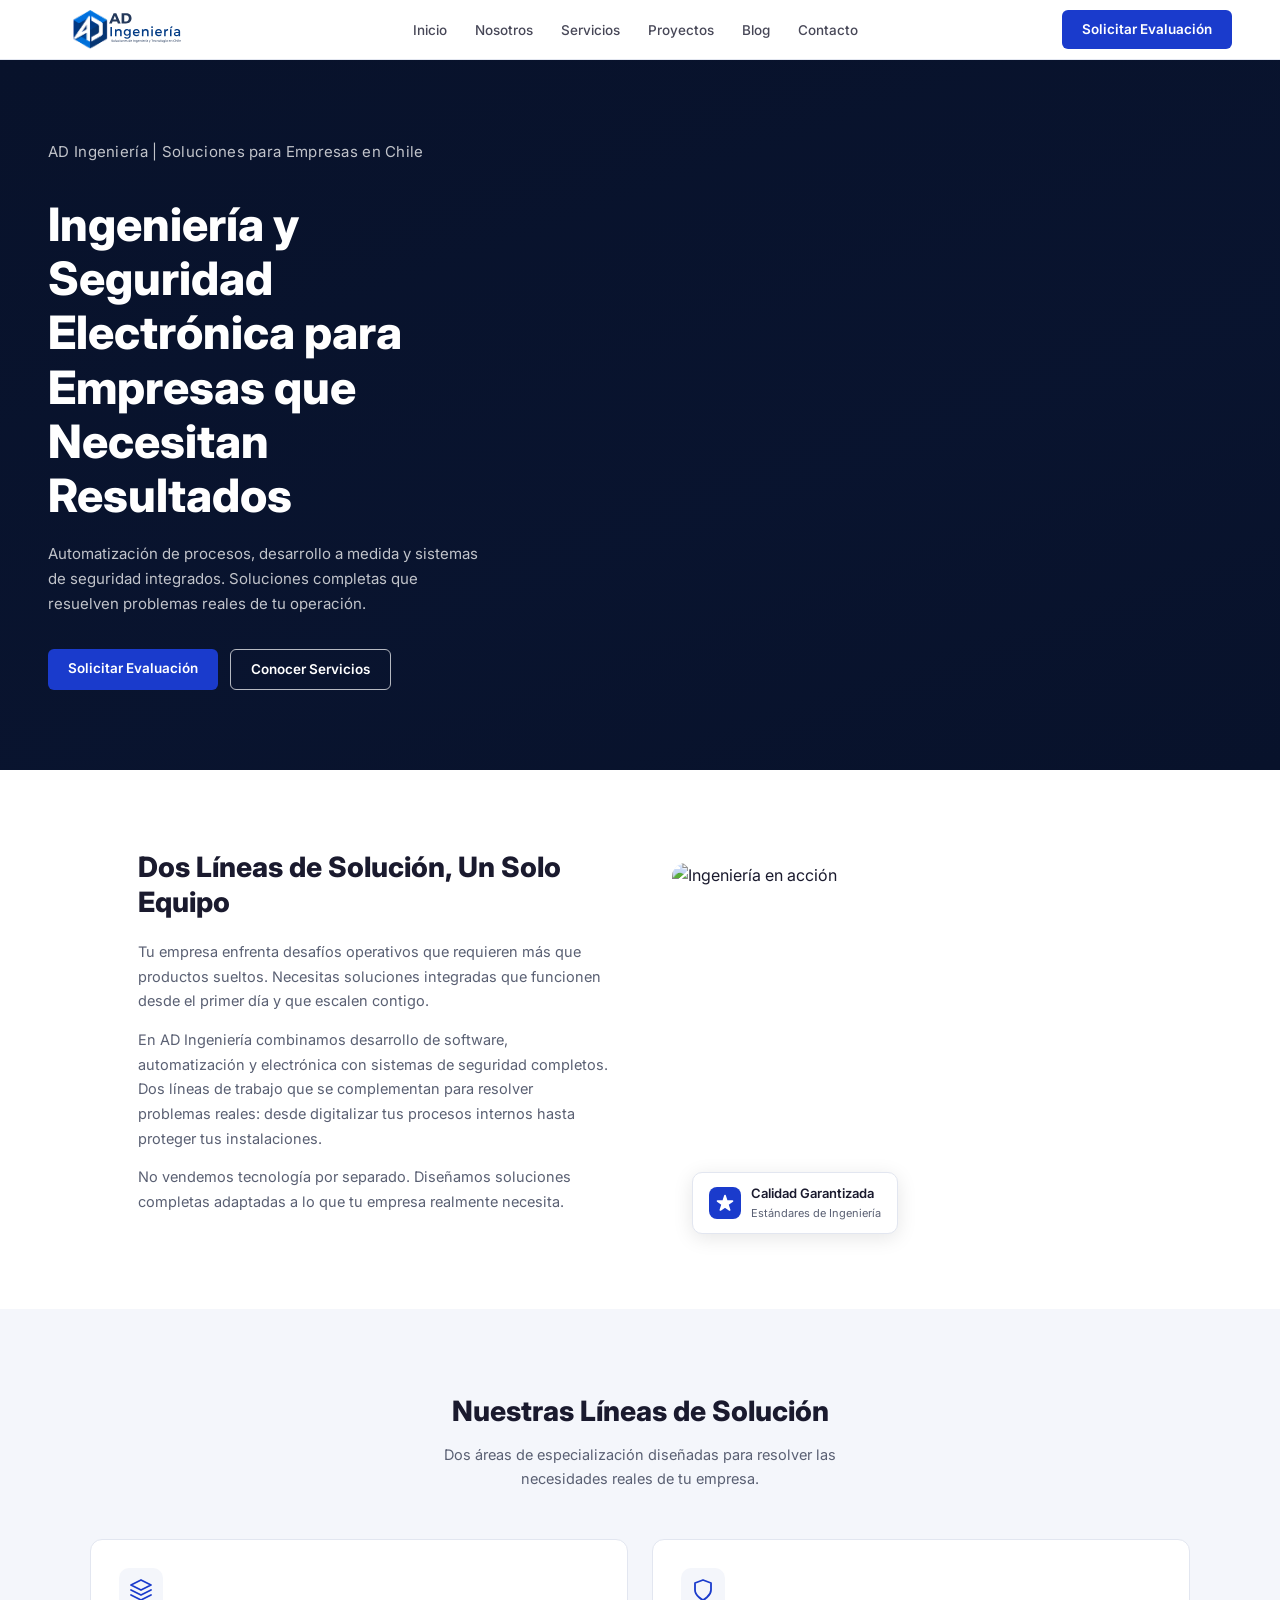
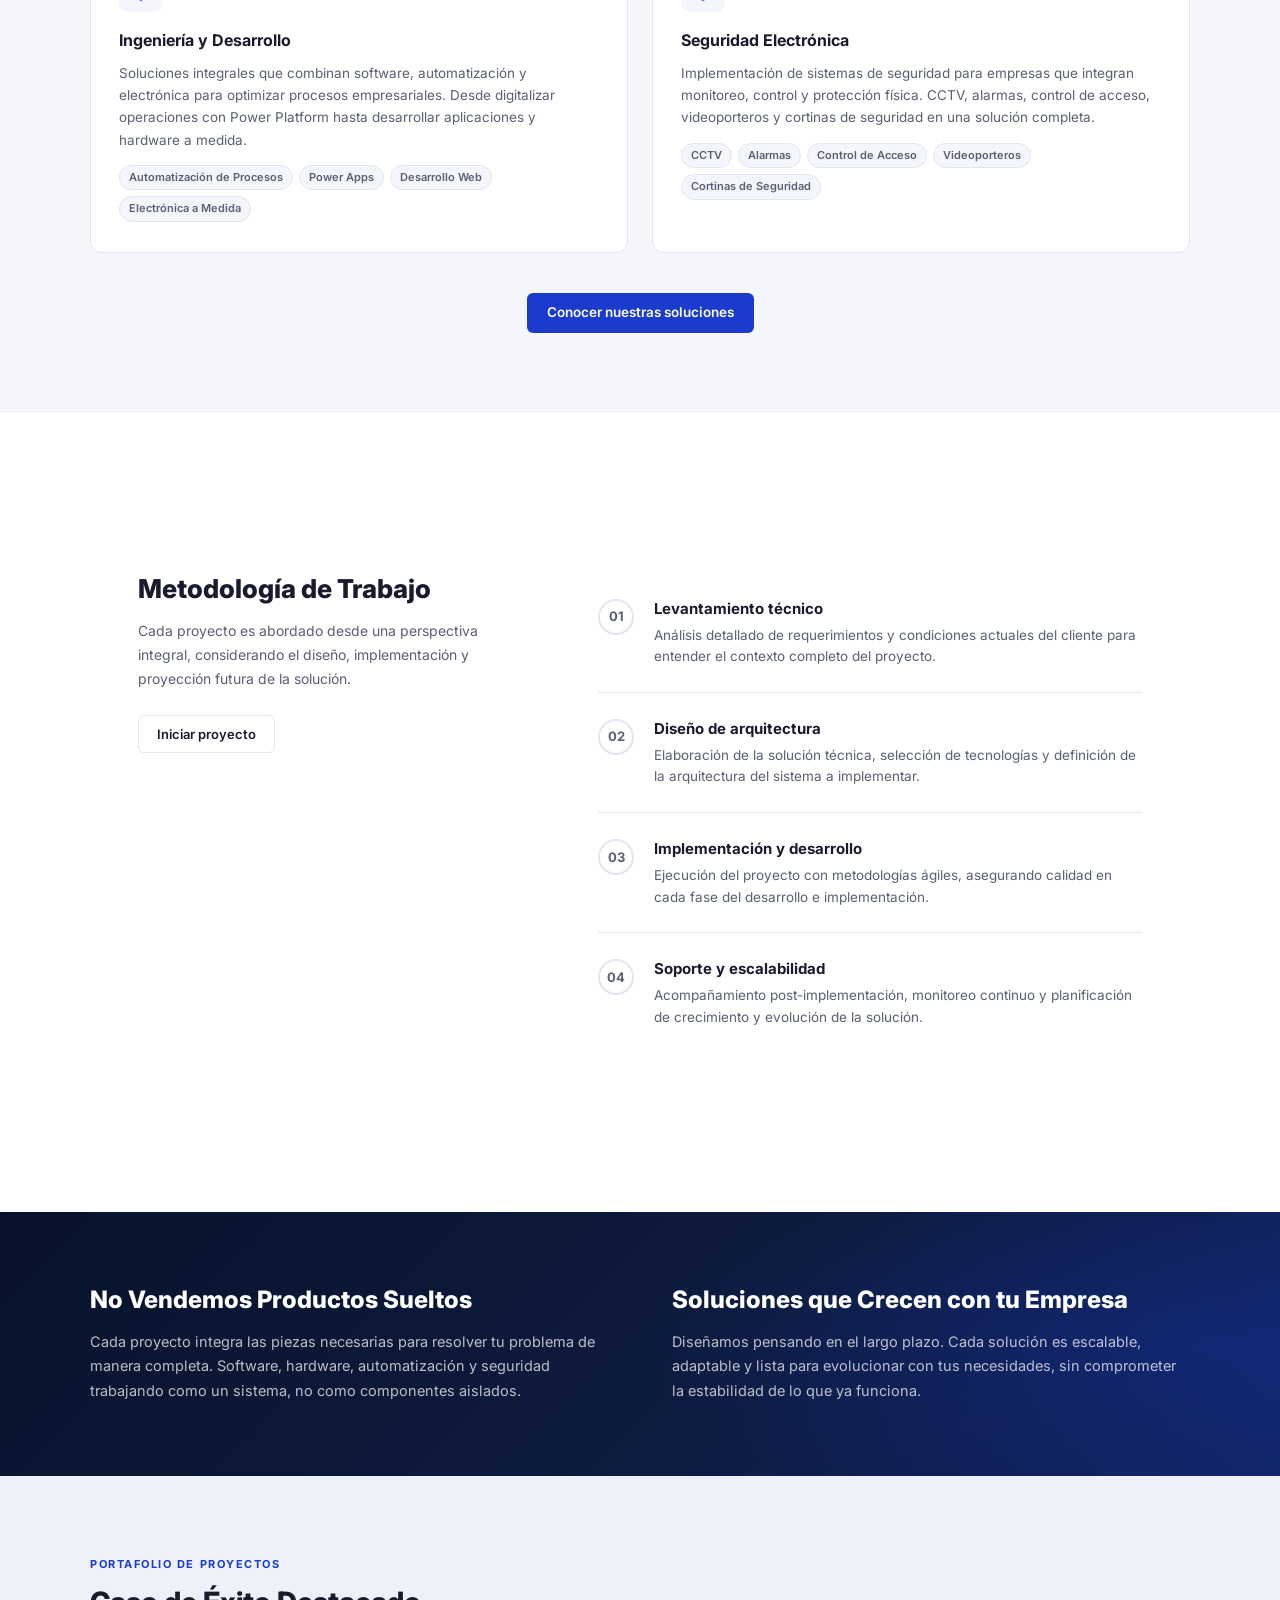
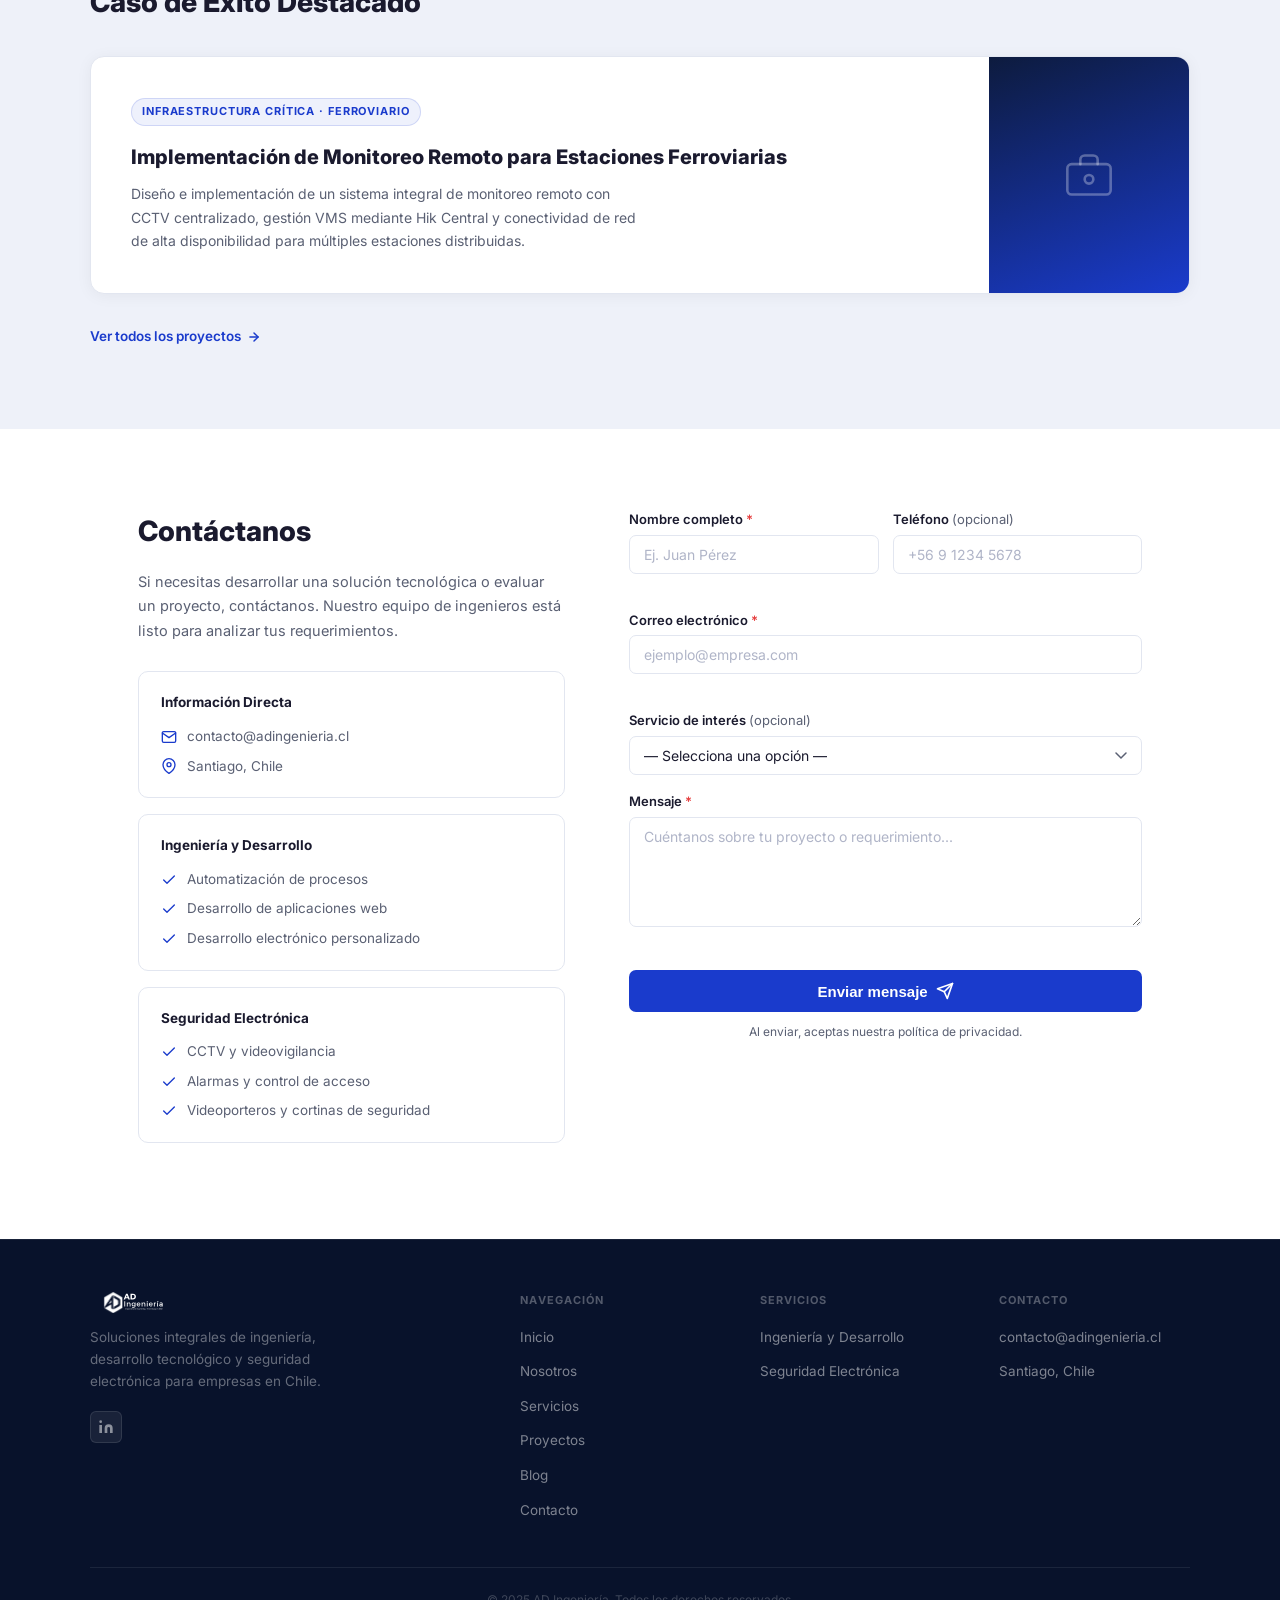
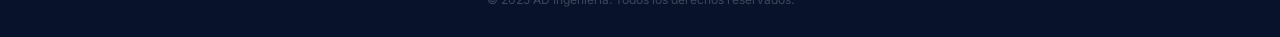
==== commit 94409818: "Reestructurar sitio en torno a 2 líneas de servicio - index.html: héroe y sección de servicios reori" ====
--- a/index.html
+++ b/index.html
@@ -16,12 +16,12 @@
     <link rel="icon" href="/assets/logo-simple.svg" media="(prefers-color-scheme: dark)">
   <meta charset="UTF-8" />
   <meta name="viewport" content="width=device-width, initial-scale=1.0" />
-  <title>AD Ingeniería | Consultoría en Ingeniería y Tecnología en Chile</title>
-  <meta name="description" content="AD Ingeniería — Consultoría especializada en Seguridad Electrónica, Automatización, Power Apps, Telecomunicaciones e Infraestructura de Redes en Chile." />
-  <meta name="keywords" content="ingeniería Chile, consultoría tecnológica, seguridad electrónica, Hik Central, Softguard, Power Apps Chile, Ubiquiti Chile, cableado estructurado" />
+  <title>AD Ingeniería | Soluciones de Ingeniería y Seguridad Electrónica para Empresas en Chile</title>
+  <meta name="description" content="AD Ingeniería — Soluciones integrales de desarrollo tecnológico y seguridad electrónica para empresas. Automatización, aplicaciones web, CCTV, control de acceso y más." />
+  <meta name="keywords" content="ingeniería Chile, seguridad electrónica empresas, automatización procesos, Power Apps Chile, CCTV empresas, control de acceso, desarrollo web a medida, soluciones tecnológicas Santiago" />
   <link rel="canonical" href="https://adingenieria.cl/" />
-  <meta property="og:title" content="AD Ingeniería | Consultoría en Ingeniería y Tecnología en Chile" />
-  <meta property="og:description" content="Consultoría especializada en seguridad electrónica, automatización y transformación digital en Chile." />
+  <meta property="og:title" content="AD Ingeniería | Soluciones de Ingeniería y Seguridad para Empresas en Chile" />
+  <meta property="og:description" content="Dos líneas de solución para empresas: Ingeniería y Desarrollo + Seguridad Electrónica. Soluciones completas a problemas reales." />
   <meta property="og:type" content="website" />
   <meta property="og:url" content="https://adingenieria.cl/" />
 
@@ -406,7 +406,7 @@
   <ul class="nav-links">
     <li><a href="#inicio">Inicio</a></li>
     <li><a href="/nosotros/">Nosotros</a></li>
-    <li><a href="#servicios">Servicios</a></li>
+    <li><a href="/servicios/">Servicios</a></li>
     <li><a href="/proyectos/">Proyectos</a></li>
     <li><a href="/blog/">Blog</a></li>
     <li><a href="#contacto">Contacto</a></li>
@@ -419,12 +419,12 @@
   <div class="hero-bg"></div>
   <div class="hero-overlay"></div>
   <div class="hero-content">
-    <p class="hero-breadcrumb">AD Ingeniería | Ingeniería y Tecnología en Chile</p>
-    <h1>Ingeniería y Tecnología para Soluciones que Escalan</h1>
-    <p>Desarrollamos, diseñamos e implementamos soluciones de ingeniería en seguridad electrónica, infraestructura tecnológica, automatización y redes.</p>
+    <p class="hero-breadcrumb">AD Ingeniería | Soluciones para Empresas en Chile</p>
+    <h1>Ingeniería y Seguridad Electrónica para Empresas que Necesitan Resultados</h1>
+    <p>Automatización de procesos, desarrollo a medida y sistemas de seguridad integrados. Soluciones completas que resuelven problemas reales de tu operación.</p>
     <div class="hero-actions">
       <a href="#contacto" class="btn-primary">Solicitar Evaluación</a>
-      <a href="#servicios" class="btn-outline">Conocer Servicios</a>
+      <a href="/servicios/" class="btn-outline">Conocer Servicios</a>
     </div>
   </div>
 </section>
@@ -433,10 +433,10 @@
 <section id="servicios" style="background:var(--white);">
   <div class="about">
     <div class="about-text">
-      <h2>Ingeniería Aplicada a Soluciones Reales</h2>
-      <p>En AD Ingeniería nos especializamos en el diseño, desarrollo e implementación de soluciones tecnológicas integrales. Entendemos que cada desafío requiere una mirada única, por lo que adaptamos nuestra ingeniería a las necesidades específicas de cada cliente.</p>
-      <p>Nuestro enfoque abarca desde la integración de sistemas de seguridad complejos y la automatización de procesos, hasta el despliegue de infraestructura tecnológica robusta y soluciones digitales a medida.</p>
-      <p>Trabajamos para asegurar que la tecnología sea un habilitador estratégico, garantizando continuidad operativa, eficiencia y escalabilidad en cada proyecto que emprendemos.</p>
+      <h2>Dos Líneas de Solución, Un Solo Equipo</h2>
+      <p>Tu empresa enfrenta desafíos operativos que requieren más que productos sueltos. Necesitas soluciones integradas que funcionen desde el primer día y que escalen contigo.</p>
+      <p>En AD Ingeniería combinamos desarrollo de software, automatización y electrónica con sistemas de seguridad completos. Dos líneas de trabajo que se complementan para resolver problemas reales: desde digitalizar tus procesos internos hasta proteger tus instalaciones.</p>
+      <p>No vendemos tecnología por separado. Diseñamos soluciones completas adaptadas a lo que tu empresa realmente necesita.</p>
     </div>
     <div class="about-image">
       <img src="https://images.unsplash.com/photo-1581092918056-0c4c3acd3789?w=700&q=80" alt="Ingeniería en acción" />
@@ -458,78 +458,43 @@
 <!-- ─── SERVICIOS — bg-soft ─── -->
 <section class="areas-section">
   <div class="areas-header">
-    <h2>Áreas de Solución</h2>
-    <p>Proyectos integrales que abordan las principales necesidades tecnológicas de la industria actual.</p>
+    <h2>Nuestras Líneas de Solución</h2>
+    <p>Dos áreas de especialización diseñadas para resolver las necesidades reales de tu empresa.</p>
   </div>
   <div class="areas-grid">
+
+    <a href="/servicios/ingenieria-desarrollo/" class="area-card">
+      <div class="area-icon">
+        <svg viewBox="0 0 24 24"><path d="M12 2L2 7l10 5 10-5-10-5z"/><path d="M2 17l10 5 10-5"/><path d="M2 12l10 5 10-5"/></svg>
+      </div>
+      <h3>Ingeniería y Desarrollo</h3>
+      <p>Soluciones integrales que combinan software, automatización y electrónica para optimizar procesos empresariales. Desde digitalizar operaciones con Power Platform hasta desarrollar aplicaciones y hardware a medida.</p>
+      <div class="area-tags">
+        <span class="area-tag">Automatización de Procesos</span>
+        <span class="area-tag">Power Apps</span>
+        <span class="area-tag">Desarrollo Web</span>
+        <span class="area-tag">Electrónica a Medida</span>
+      </div>
+    </a>
 
     <a href="/servicios/seguridad-electronica/" class="area-card">
       <div class="area-icon">
         <svg viewBox="0 0 24 24"><path d="M12 22s8-4 8-10V5l-8-3-8 3v7c0 6 8 10 8 10z"/></svg>
       </div>
       <h3>Seguridad Electrónica</h3>
-      <p>Diseño e integración de proyectos de seguridad: CCTV multimarca, VMS avanzado, centralización de monitoreo, control de acceso y redes de incendio.</p>
+      <p>Implementación de sistemas de seguridad para empresas que integran monitoreo, control y protección física. CCTV, alarmas, control de acceso, videoporteros y cortinas de seguridad en una solución completa.</p>
       <div class="area-tags">
-        <span class="area-tag">Hik Central</span>
-        <span class="area-tag">Softguard</span>
-        <span class="area-tag">CCTV Industrial</span>
+        <span class="area-tag">CCTV</span>
+        <span class="area-tag">Alarmas</span>
         <span class="area-tag">Control de Acceso</span>
+        <span class="area-tag">Videoporteros</span>
+        <span class="area-tag">Cortinas de Seguridad</span>
       </div>
     </a>
 
-    <a href="/servicios/transformacion-digital/" class="area-card">
-      <div class="area-icon">
-        <svg viewBox="0 0 24 24"><path d="M12 2L2 7l10 5 10-5-10-5z"/><path d="M2 17l10 5 10-5"/><path d="M2 12l10 5 10-5"/></svg>
-      </div>
-      <h3>Automatización y Transformación Digital</h3>
-      <p>Digitalización de procesos de negocio con plataformas personalizadas. Desarrollo experto en Power Apps, Power Automate y aplicaciones web y móvil a medida.</p>
-      <div class="area-tags">
-        <span class="area-tag">Power Apps</span>
-        <span class="area-tag">Power Automate</span>
-        <span class="area-tag">Apps a Medida</span>
-      </div>
-    </a>
-
-    <a href="/servicios/redes-infraestructura/" class="area-card">
-      <div class="area-icon">
-        <svg viewBox="0 0 24 24"><rect x="2" y="3" width="20" height="14" rx="2"/><line x1="8" y1="21" x2="16" y2="21"/><line x1="12" y1="17" x2="12" y2="21"/></svg>
-      </div>
-      <h3>Telecomunicaciones e Infraestructura</h3>
-      <p>Diseño, canalización e implementación de redes corporativas con cableado estructurado certificado y tecnología Ubiquiti Wireless para entornos de alta exigencia.</p>
-      <div class="area-tags">
-        <span class="area-tag">Ubiquiti Certificado</span>
-        <span class="area-tag">Cableado Estructurado</span>
-        <span class="area-tag">LAN/WAN</span>
-      </div>
-    </a>
-    
-    <a href="/servicios/electroinica-iot/" class="area-card">
-      <div class="area-icon">
-        <svg viewBox="0 0 24 24"><circle cx="12" cy="12" r="10"/><path d="M2 12h20M12 2a15.3 15.3 0 0 1 4 10 15.3 15.3 0 0 1-4 10 15.3 15.3 0 0 1-4-10 15.3 15.3 0 0 1 4-10z"/></svg>
-      </div>
-      <h3>Electrónica e IoT</h3>
-      <p>Digitalización de equipos analógicos que aún funcionan, pero no registrasn datos ni se administranvia red, automatización física y desarrollo de soluciones embebidas a medida.</p>
-      <div class="area-tags">
-        <span class="area-tag">Diseño electrónico</span>
-        <span class="area-tag">Transformación analógico a digital</span>
-      </div>
-    </a>
-
-    <a href="/servicios/seguridad-fisica/" class="area-card">
-      <div class="area-icon">
-        <svg viewBox="0 0 24 24"><circle cx="12" cy="12" r="10"/><path d="M2 12h20M12 2a15.3 15.3 0 0 1 4 10 15.3 15.3 0 0 1-4 10 15.3 15.3 0 0 1-4-10 15.3 15.3 0 0 1 4-10z"/></svg>
-      </div>
-      <h3>Seguridad Física y Perimetral</h3>
-      <p>Instalación de barreras físicas para hogares y locales comerciales: cortinas de aluminio y cercos eléctricos. Incluye asesoría previa para determinar la mejor solución.</p>
-      <div class="area-tags">
-        <span class="area-tag">Cortinas de Aluminio</span>
-        <span class="area-tag">Cercos Eléctricos</span>
-      </div>
-    </a>
-
   </div>
      <div class="areas-cta">
-      <a href="/servicios/" class="btn-primary">Ver todos los servicios</a>
+      <a href="/servicios/" class="btn-primary">Conocer nuestras soluciones</a>
     </div>
 </section>
 
@@ -578,12 +543,12 @@
 <section class="cta-band">
   <div class="cta-inner">
     <div class="cta-block">
-      <h2>Soluciones Pensadas para Escalar</h2>
-      <p>Las soluciones desarrolladas por AD Ingeniería están diseñadas para crecer junto a las necesidades del cliente, permitiendo su replicación y evolución en el tiempo sin comprometer la estabilidad operativa.</p>
+      <h2>No Vendemos Productos Sueltos</h2>
+      <p>Cada proyecto integra las piezas necesarias para resolver tu problema de manera completa. Software, hardware, automatización y seguridad trabajando como un sistema, no como componentes aislados.</p>
     </div>
     <div class="cta-block">
-      <h2>Tecnología al Servicio de la Ingeniería</h2>
-      <p>Utilizamos herramientas y plataformas modernas para desarrollar soluciones eficientes, confiables y adaptables a distintos entornos, asegurando que la inversión tecnológica genere valor real.</p>
+      <h2>Soluciones que Crecen con tu Empresa</h2>
+      <p>Diseñamos pensando en el largo plazo. Cada solución es escalable, adaptable y lista para evolucionar con tus necesidades, sin comprometer la estabilidad de lo que ya funciona.</p>
     </div>
   </div>
 </section>
@@ -628,26 +593,33 @@
         </div>
       </div>
       <div class="contact-card">
-        <h4>Servicios disponibles</h4>
+        <h4>Ingeniería y Desarrollo</h4>
         <div class="contact-item">
           <svg viewBox="0 0 24 24"><polyline points="20 6 9 17 4 12"/></svg>
-          Seguridad Electrónica
+          Automatización de procesos
         </div>
         <div class="contact-item">
           <svg viewBox="0 0 24 24"><polyline points="20 6 9 17 4 12"/></svg>
-          Automatización y Power Apps
+          Desarrollo de aplicaciones web
         </div>
         <div class="contact-item">
           <svg viewBox="0 0 24 24"><polyline points="20 6 9 17 4 12"/></svg>
-          Telecomunicaciones e Infraestructura
-        </div>
-        <div class="contact-item">
-            <svg viewBox="0 0 24 24"><polyline points="20 6 9 17 4 12"/></svg>
-            Electrónica e IoT
-        </div>
+          Desarrollo electrónico personalizado
+        </div>
+      </div>
+      <div class="contact-card">
+        <h4>Seguridad Electrónica</h4>
         <div class="contact-item">
           <svg viewBox="0 0 24 24"><polyline points="20 6 9 17 4 12"/></svg>
-          Seguridad Física y Perimetral
+          CCTV y videovigilancia
+        </div>
+        <div class="contact-item">
+          <svg viewBox="0 0 24 24"><polyline points="20 6 9 17 4 12"/></svg>
+          Alarmas y control de acceso
+        </div>
+        <div class="contact-item">
+          <svg viewBox="0 0 24 24"><polyline points="20 6 9 17 4 12"/></svg>
+          Videoporteros y cortinas de seguridad
         </div>
       </div>
     </div>
@@ -678,11 +650,18 @@
           <label for="f-servicio">Servicio de interés <span style="color:var(--muted);font-weight:400">(opcional)</span></label>
           <select id="f-servicio" name="servicio">
             <option value="">— Selecciona una opción —</option>
-            <option value="Seguridad Electrónica">Seguridad Electrónica</option>
-            <option value="Automatización y Power Apps">Automatización y transformacion digitals</option>
-            <option value="Telecomunicaciones e Infraestructura">Telecomunicaciones e Infraestructura</option>
-            <option value="Electrónica e IoT">Electrónica e IoT</option>
-            <option value="Seguridad Física y Perimetral">Seguridad Física y Perimetral</option>
+            <optgroup label="Ingeniería y Desarrollo">
+              <option value="Automatización de Procesos">Automatización de procesos</option>
+              <option value="Desarrollo Web a Medida">Desarrollo de aplicaciones web</option>
+              <option value="Desarrollo Electrónico">Desarrollo electrónico personalizado</option>
+            </optgroup>
+            <optgroup label="Seguridad Electrónica">
+              <option value="CCTV y Videovigilancia">CCTV y videovigilancia</option>
+              <option value="Alarmas">Sistemas de alarma</option>
+              <option value="Control de Acceso">Control de acceso</option>
+              <option value="Videoporteros">Videoporteros</option>
+              <option value="Cortinas de Seguridad">Cortinas de seguridad</option>
+            </optgroup>
             <option value="Otro">Otro</option>
           </select>
         </div>
@@ -727,7 +706,7 @@
       <a href="/" class="nav-logo">
         <img src="assets/logo-dark.svg" alt="AD Ingeniería" style="height:22px;object-fit:contain;filter:brightness(0) invert(1);" />
       </a>
-      <p>Soluciones de Ingeniería y Tecnología. Desarrollamos e implementamos soluciones orientadas a la integración de sistemas, automatización y optimización de procesos.</p>
+      <p>Soluciones integrales de ingeniería, desarrollo tecnológico y seguridad electrónica para empresas en Chile.</p>
       <div class="socials">
         <a href="#" class="social-icon" aria-label="LinkedIn">
           <svg viewBox="0 0 24 24"><path d="M16 8a6 6 0 0 1 6 6v7h-4v-7a2 2 0 0 0-2-2 2 2 0 0 0-2 2v7h-4v-7a6 6 0 0 1 6-6zM2 9h4v12H2z"/><circle cx="4" cy="4" r="2"/></svg>
@@ -746,11 +725,8 @@
       </ul>
     </div>
     <div class="footer-col"><h5>Servicios</h5><ul>
+        <li><a href="/servicios/ingenieria-desarrollo/">Ingeniería y Desarrollo</a></li>
         <li><a href="/servicios/seguridad-electronica/">Seguridad Electrónica</a></li>
-        <li><a href="/servicios/transformacion-digital/">Transformación Digital</a></li>
-        <li><a href="/servicios/redes-infraestructura/">Redes e Infraestructura</a></li>
-        <li><a href="/servicios/electronica-iot/">Electrónica e IoT</a></li>
-        <li><a href="/servicios/seguridad-fisica/">Seguridad Física</a></li>
         </ul>
     </div>
     <div class="footer-col">
